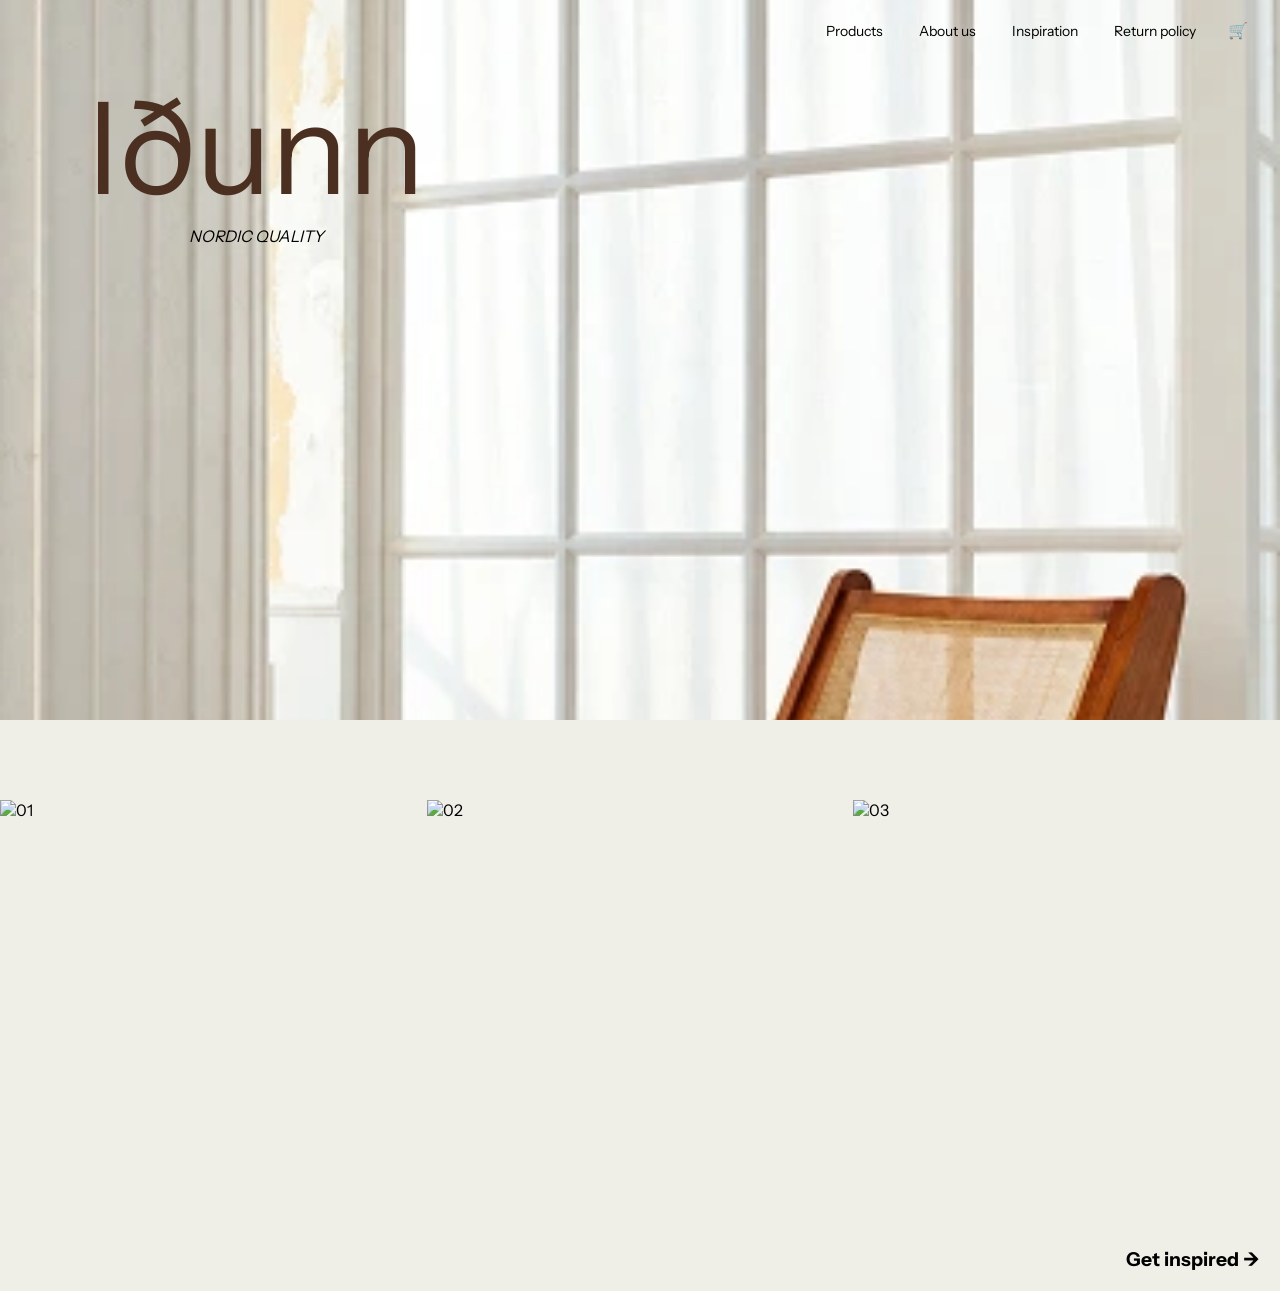
==== index.html @ d8acf450 "styling af main css" ====
<!doctype html>
<html lang="en">
  <head>
    <meta name="robots" content="noindex, nofollow" />
    <meta charset="UTF-8" />
    <meta name="viewport" content="width=device-width, initial-scale=1.0" />
    <title>Forside</title>
    <link rel="icon" type="image/x-icon" href="" />
    <link rel="stylesheet" href="./css/main.css" />
    <link rel="stylesheet" href="./css/index.css" />
  </head>
  <body>
    <header>
        <nav>
        <ul class="menu">
          <li><a href="produktliste.html">Products</a></li>
          <li><a href="omos.html">About us</a></li>
          <li><a href="inspiration.html">Inspiration</a></li>
          <li><a href="support.html">Return policy</a></li>
        </ul>
        <button class="burger">
          <span class="line"></span>
          <span class="line"></span>
          <span class="line"></span>
        </button>
      </nav>
      <a class="kurv" href="#">🛒</a>
    </header>
    <main>
      <section class="hero">
        <img class="forside-img" src="img/forsideimg.webp" alt="AI-genereret billede af en stol" />

        <div class="hero-logo">
          <h1>Iðunn</h1>
          <p>Nordic Quality</p>
        </div>

        <section id="catlistContainer"></section>
      </section>

      <section class="inspiration">
        <div class="insp-forside">
          <img src="" alt="01" />
          <img src="" alt="02" />
          <img src="" alt="03" />
        </div>

        <a href="inspiration.html">Get inspired →</a>
      </section>
    </main>
    <footer></footer>
    <script src="burgermenu.js"></script>
    <script src="index.js"></script>
  </body>
</html>
---- css/main.css ----
/* ========================================
   FONTE
======================================== */

@font-face {
  font-family: instrumentsans;
  src: url("../Fonts/InstrumentSans-VariableFont_wdth,wght.woff2");
}

@font-face {
  font-family: inter;
  src: url("../Fonts/Inter-VariableFont_opsz_wght.woff");
}

/* ========================================
   GENERELT
======================================== */

* {
  box-sizing: border-box;
  margin: 0;
  font-family: instrumentsans, sans-serif;
}

:root {
  --background-color: #ebe5dc;
  --text-color: #000;
  --color-h2: #4b3021;
}

body {
  background-color: var(--background-color);
}

a {
  text-decoration: none;
  color: var(--text-color);
}

nav ul {
  list-style: none;
}

/* ========================================
   HEADER – FÆLLES GRUNDSTRUKTUR
======================================== */

header {
  display: flex;
  align-items: center;
  justify-content: space-between;
  gap: 1rem;
  padding: 20px;
}

header .logo {
  flex: 0 0 auto;
}

header .logo img {
  display: block;
  max-width: 140px;
  height: auto;
}

header nav {
  position: relative;
  display: flex;
  align-items: center;
  margin-left: auto;
}

/* ========================================
   MOBIL – STANDARDVISNING
======================================== */

/* Linklisten er skjult, indtil burgeren aktiveres */
.menu {
  display: none;
  padding: 0;
  margin: 0;
}

/* Burgerknap */
.burger {
  display: block;
  position: relative;
  z-index: 10;
  flex: 0 0 auto;
  width: 30px;
  height: 20px;
  padding: 0;
  margin: 0;
  background: transparent;
  border: 0;
  cursor: pointer;
}

.burger .line {
  display: block;
  width: 100%;
  height: 1px;
  margin-bottom: 5px;
  background-color: black;
  transition: 0.2s linear;
}

/* Burgerens animation */
.burger.active .line:nth-child(1) {
  transform: translateY(6px) rotate(45deg);
}

.burger.active .line:nth-child(2) {
  opacity: 0;
}

.burger.active .line:nth-child(3) {
  transform: translateY(-6px) rotate(-45deg);
}

/* Mobilmenu – åbnes via JavaScript */
nav.active .menu {
  display: block;
  position: absolute;
  top: 40px;
  right: 0;
  width: 200px;
  min-height: 250px;
  padding: 20px;
  background-color: rgba(255, 255, 255, 0.9);
  z-index: 9;
}

nav.active .menu li {
  margin: 20px 0;
  text-align: left;
}

nav.active .menu a {
  font-size: 20px;
  color: #000;
}

/* Generelle knapper */
button {
  background-color: white;
  border: 1px solid black;
  color: var(--text-color);
}

/* ========================================
   DESKTOP – FRA 800 PX
======================================== */

@media (min-width: 800px) {

  /* Headerens elementer fordeles med flex */
  header {
    gap: 2rem;
    padding: 20px 2rem;
  }

  .menu,
  nav.active .menu {
    display: flex;
    flex-direction: row;
    align-items: center;
    gap: 36px;
    position: static;
    width: auto;
    min-height: 0;
    padding: 0;
    margin: 0;
    background: transparent;
  }

  .menu li {
    margin: 0;
  }

  .menu a {
    font-size: 14px;
  }

  /* Burgeren skjules på desktop */
  .burger {
    display: none;
  }

  /* Hovereffekt på menulinks */
  .menu a {
    position: relative;
  }

  .menu a::after {
    content: "";
    position: absolute;
    bottom: -4px;
    left: 0;
    right: 0;
    height: 1px;
    background: var(--color-h2);
    transform: scaleX(0);
    transition: transform 0.25s ease;
  }

  .menu a:hover {
    color: var(--color-h2);
  }

  .menu a:hover::after {
    transform: scaleX(1);
  }
}
---- css/index.css ----
/* Generelt */
body {
  margin: 0;
  background-color: #efeee7;
}

header {
    position: absolute;
    top: 0;
    left: 0;
    width: 100%;
    z-index: 10;
}


/* Hero-sektion */
.hero {
  position: relative;
  height: 75vh;
  min-height: 500px;
  overflow: hidden;
}

.forside-img {
  position: absolute;
  inset: 0;
  width: 100%;
  height: 100%;
  object-fit: cover;
  z-index: 0;
}

/* Logo */
/* .hero-logo {
  position: absolute;
  top: 25%;
  left: 30%;
  z-index: 2;
} */

.hero-logo {
    position: absolute;
    top: 35%;
    left: 50%;
    transform: translate(-50%, -50%);
    z-index: 2;
    text-align: center;
}

.hero-logo h1 {
  font-size: 6rem;
  font-weight: 300;
  margin: 0;
  color: #4b3021;
}

.hero-logo p {
  margin: 0;
  font-style: italic;
  text-transform: uppercase;
  font-size: 0.8rem;
}

/* Kategoriknapper */
#catlistContainer {
  position: absolute;
  bottom: 20px;
  left: 0;
  width: 100%;
  display: flex;
  justify-content: center;
  flex-wrap: wrap;
  gap: 8px;
  padding: 0 8px;
  box-sizing: border-box;
  z-index: 2;
}

#catlistContainer a {
  background-color: white;
  border: 1px solid #222;
  color: #111;
  padding: 10px;
  text-decoration: none;
  text-align: center;
  font-size: 0.75rem;
}

/* Inspirationssektion */
.inspiration {
  background-color: #efeee7;
  padding-top: 40px;
  min-height: 200px;
}

.insp-forside {
  display: grid;
  grid-template-columns: repeat(3, minmax(0, 1fr));
}

.insp-forside img {
  display: block;
  width: 100%;
  aspect-ratio: 3 / 4;
  object-fit: cover;
}

.inspiration > a {
  display: block;
  text-align: right;
  padding: 20px 12px;
  font-size: 1rem;
  font-weight: bold;
  color: #000;
  text-decoration: none;
}

/* Tablet og desktop */
@media (min-width: 768px) {
    main {
        max-width: none;
        margin: 0;
    }

  .hero {
    height: 80vh;
    min-height: 600px;
  }

  .hero-logo {
    top: 22%;
    left: 20%;
  }

  .hero-logo h1 {
    font-size: clamp(6rem, 10vw, 9rem);
  }

  .hero-logo p {
    font-size: 1rem;
  }

  #catlistContainer {
    bottom: 30px;
    gap: 20px;
  }

  #catlistContainer a {
    padding: 14px 20px;
    font-size: 0.9rem;
  }

  .inspiration {
    padding-top: 80px;
    min-height: 300px;
  }

  .insp-forside img {
    aspect-ratio: 1 / 1;
  }

  .inspiration > a {
    font-size: 1.2rem;
    padding: 20px;
  }
}
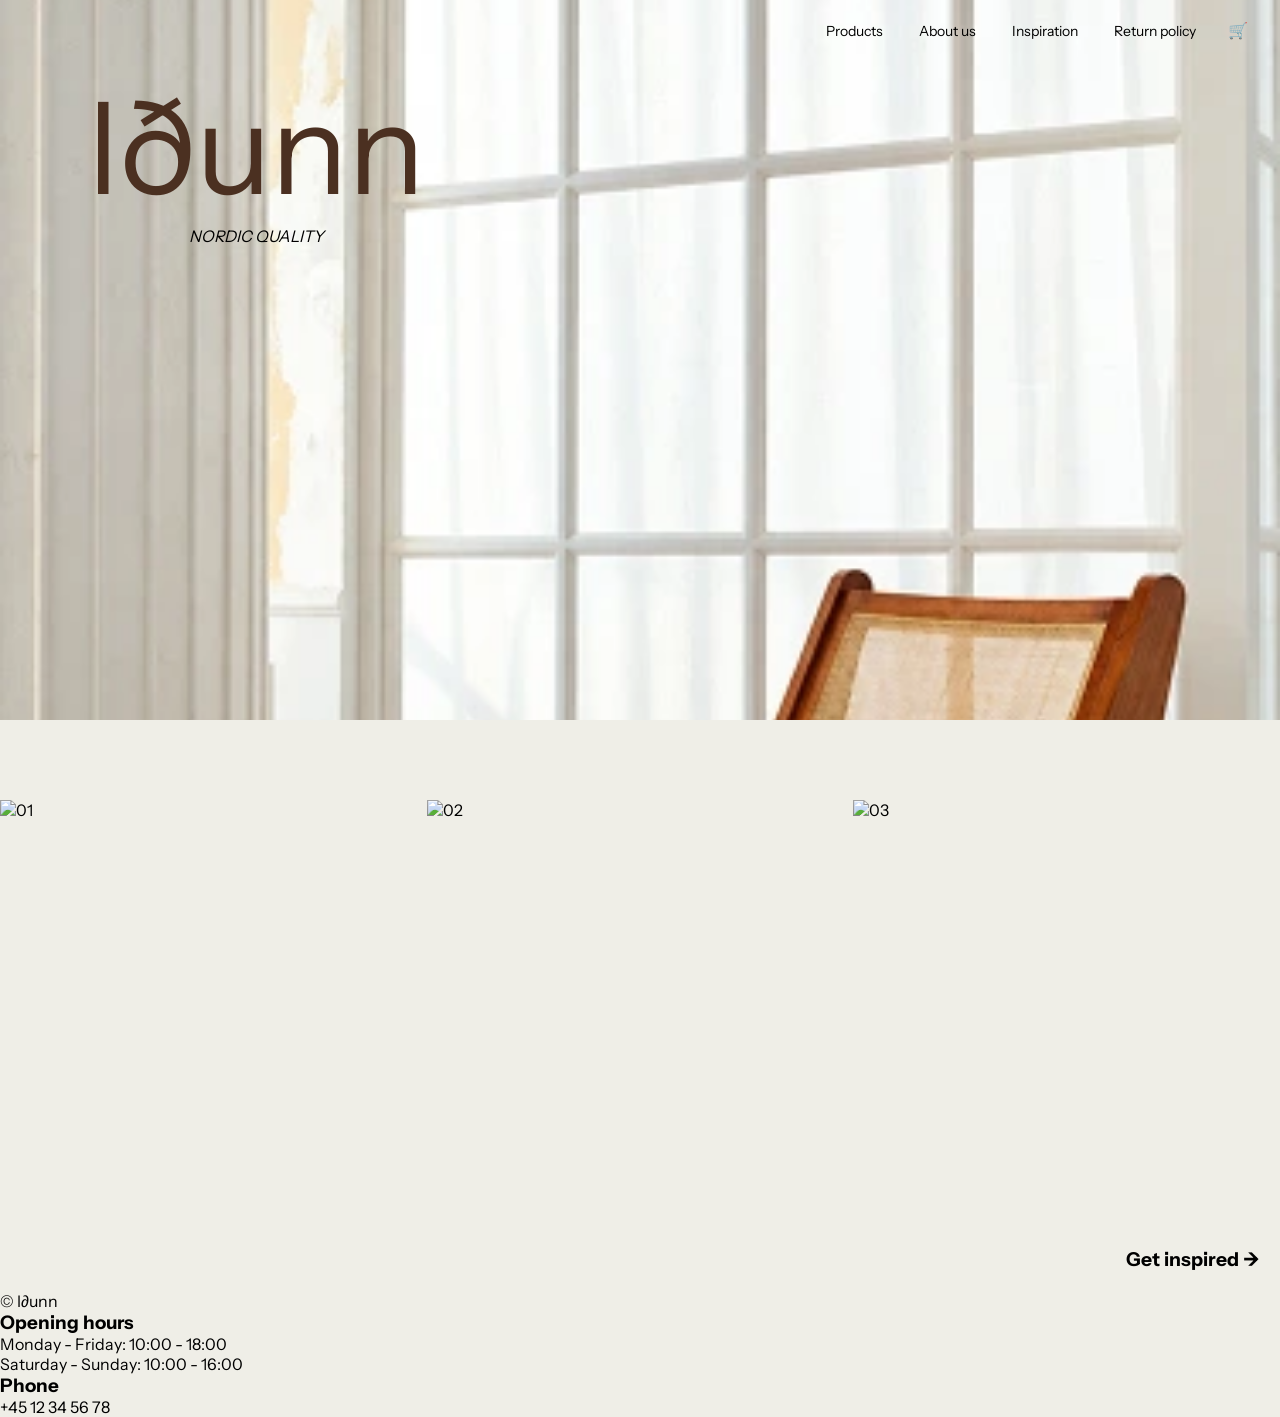
==== commit 3f0fd452: "Tilføjet footer" ====
--- a/index.html
+++ b/index.html
@@ -48,7 +48,20 @@
         <a href="inspiration.html">Get inspired →</a>
       </section>
     </main>
-    <footer></footer>
+    <footer>
+        <p>© I∂unn</p>
+
+  <div>
+    <h3>Opening hours</h3>
+    <p>Monday - Friday: 10:00 - 18:00</p>
+    <p>Saturday - Sunday: 10:00 - 16:00</p>
+  </div>
+
+  <div>
+    <h3>Phone</h3>
+    <p>+45 12 34 56 78</p>
+  </div>
+    </footer>
     <script src="burgermenu.js"></script>
     <script src="index.js"></script>
   </body>
--- a/css/main.css
+++ b/css/main.css
@@ -1,8 +1,3 @@
-
-/* ========================================
-   FONTE
-======================================== */
-
 @font-face {
   font-family: instrumentsans;
   src: url("../Fonts/InstrumentSans-VariableFont_wdth,wght.woff2");
@@ -31,6 +26,14 @@
 
 body {
   background-color: var(--background-color);
+    min-height: 100vh;
+  display: flex;
+  flex-direction: column;
+}
+
+main{
+  margin-left: 5%;
+  margin-right: 5%;
 }
 
 a {
@@ -42,9 +45,7 @@
   list-style: none;
 }
 
-/* ========================================
-   HEADER – FÆLLES GRUNDSTRUKTUR
-======================================== */
+/* HEADER*/
 
 header {
   display: flex;
@@ -71,9 +72,27 @@
   margin-left: auto;
 }
 
-/* ========================================
-   MOBIL – STANDARDVISNING
-======================================== */
+footer{
+  footer {
+  display: flex;
+  justify-content: space-between;
+  align-items: center;
+  padding: 2rem 5%;
+  margin-top: 4rem;
+  border-top: 1px solid #ddd;
+  background-color: #f5f5f5;
+   margin-top: auto;
+}
+
+footer h3 {
+  margin-bottom: 0.5rem;
+}
+
+footer p {
+  margin: 0.25rem 0;
+}
+}
+/* MOBILEFIRST*/
 
 /* Linklisten er skjult, indtil burgeren aktiveres */
 .menu {
@@ -106,7 +125,7 @@
   transition: 0.2s linear;
 }
 
-/* Burgerens animation */
+/* Burgerens animation (hver af de tre streger) */
 .burger.active .line:nth-child(1) {
   transform: translateY(6px) rotate(45deg);
 }
@@ -149,9 +168,16 @@
   color: var(--text-color);
 }
 
-/* ========================================
-   DESKTOP – FRA 800 PX
-======================================== */
+/* MANGLER */
+
+/* .tilbageknap{
+}
+
+.filterknap{}
+
+evt sorteringsknap  */
+
+/* DESKTOP */
 
 @media (min-width: 800px) {
 
--- a/css/index.css
+++ b/css/index.css
@@ -3,6 +3,10 @@
 body {
   margin: 0;
   background-color: #efeee7;
+}
+
+main{
+  margin: 0;
 }
 
 header {
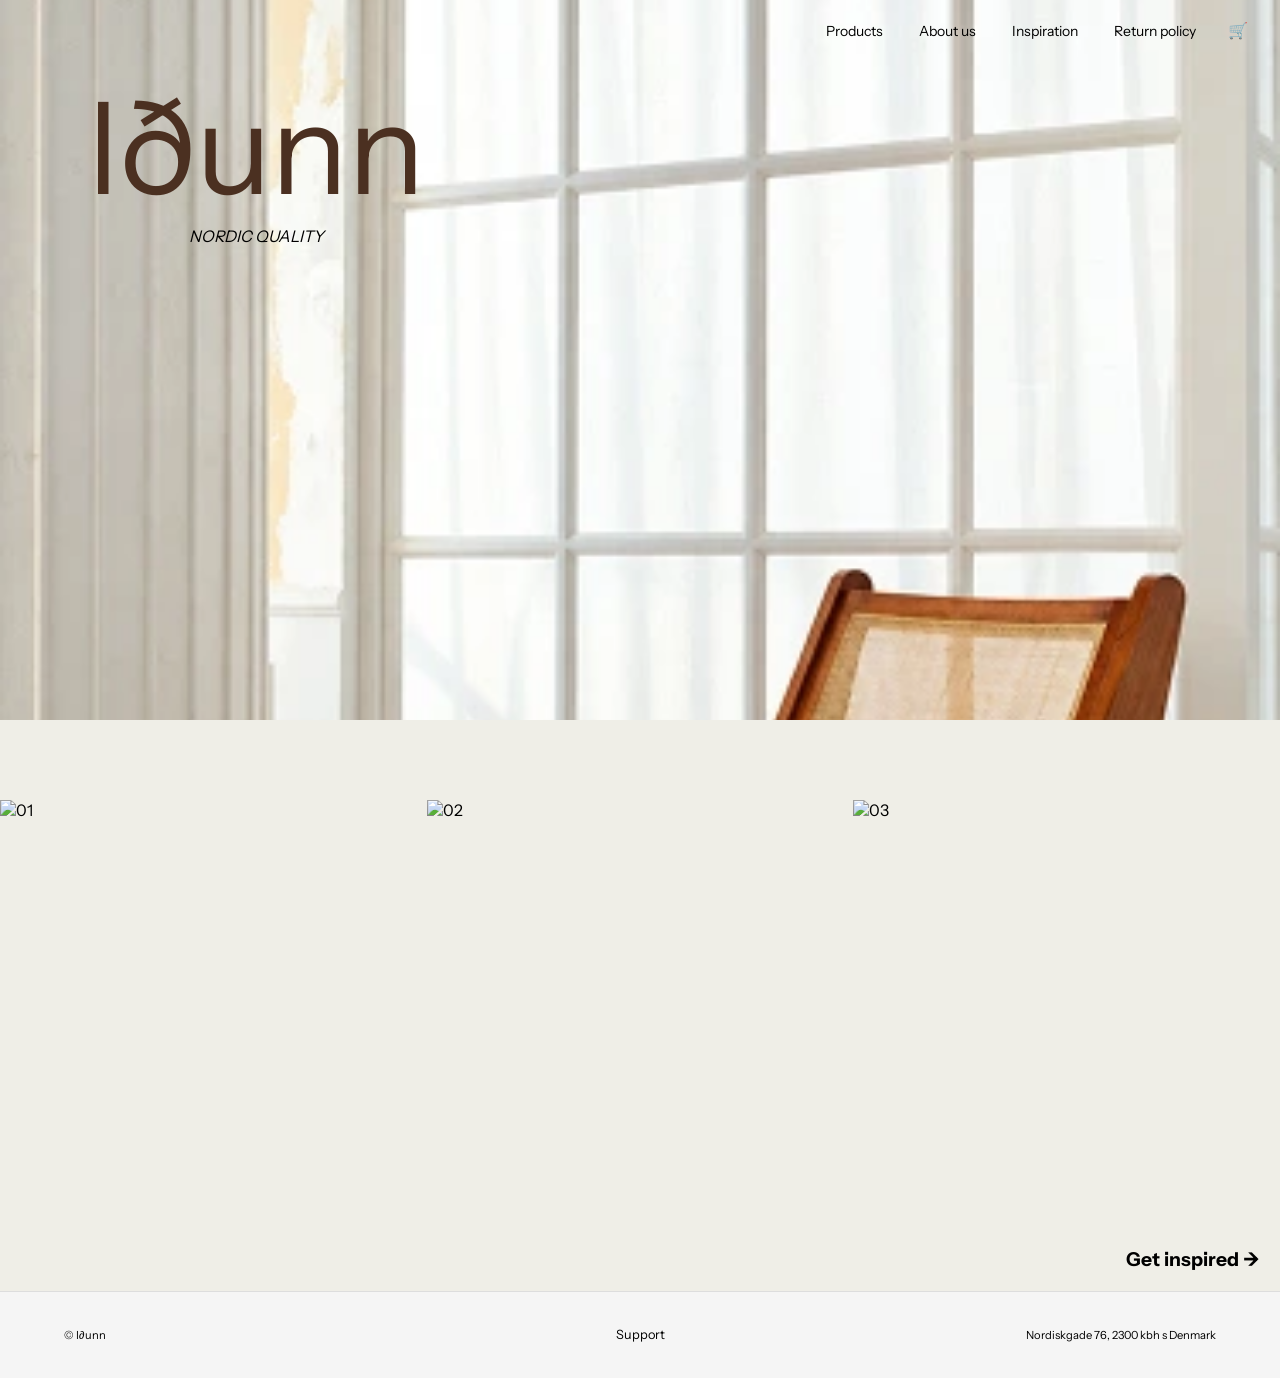
==== commit b186f6ff: "Tilføjet og designet footer på all pages" ====
--- a/index.html
+++ b/index.html
@@ -52,14 +52,11 @@
         <p>© I∂unn</p>
 
   <div>
-    <h3>Opening hours</h3>
-    <p>Monday - Friday: 10:00 - 18:00</p>
-    <p>Saturday - Sunday: 10:00 - 16:00</p>
+    <a href="support.html">Support</a>
   </div>
 
   <div>
-    <h3>Phone</h3>
-    <p>+45 12 34 56 78</p>
+   <p>Nordiskgade 76, 2300 kbh s Denmark</p>
   </div>
     </footer>
     <script src="burgermenu.js"></script>
--- a/css/main.css
+++ b/css/main.css
@@ -72,25 +72,25 @@
   margin-left: auto;
 }
 
-footer{
-  footer {
-  display: flex;
-  justify-content: space-between;
+footer {
+  display: flex;
+ justify-content: center;
+gap: 8rem;
   align-items: center;
   padding: 2rem 5%;
-  margin-top: 4rem;
+  margin-top: auto;
   border-top: 1px solid #ddd;
   background-color: #f5f5f5;
-   margin-top: auto;
-}
-
-footer h3 {
-  margin-bottom: 0.5rem;
-}
+   font-size: 0.8rem
+}
+footer > * {
+  flex: 1;
+}
+
 
 footer p {
   margin: 0.25rem 0;
-}
+  font-size: 0.7rem
 }
 /* MOBILEFIRST*/
 
@@ -185,6 +185,26 @@
   header {
     gap: 2rem;
     padding: 20px 2rem;
+  }
+
+  footer {
+    flex-direction: row;
+    justify-content: space-between;
+    align-items: center;
+    text-align: left;
+    gap: 2rem;
+  }
+
+  footer > * {
+    flex: 1;
+  }
+
+  footer > :nth-child(2) {
+    text-align: center;
+  }
+
+  footer > :last-child {
+    text-align: right;
   }
 
   .menu,
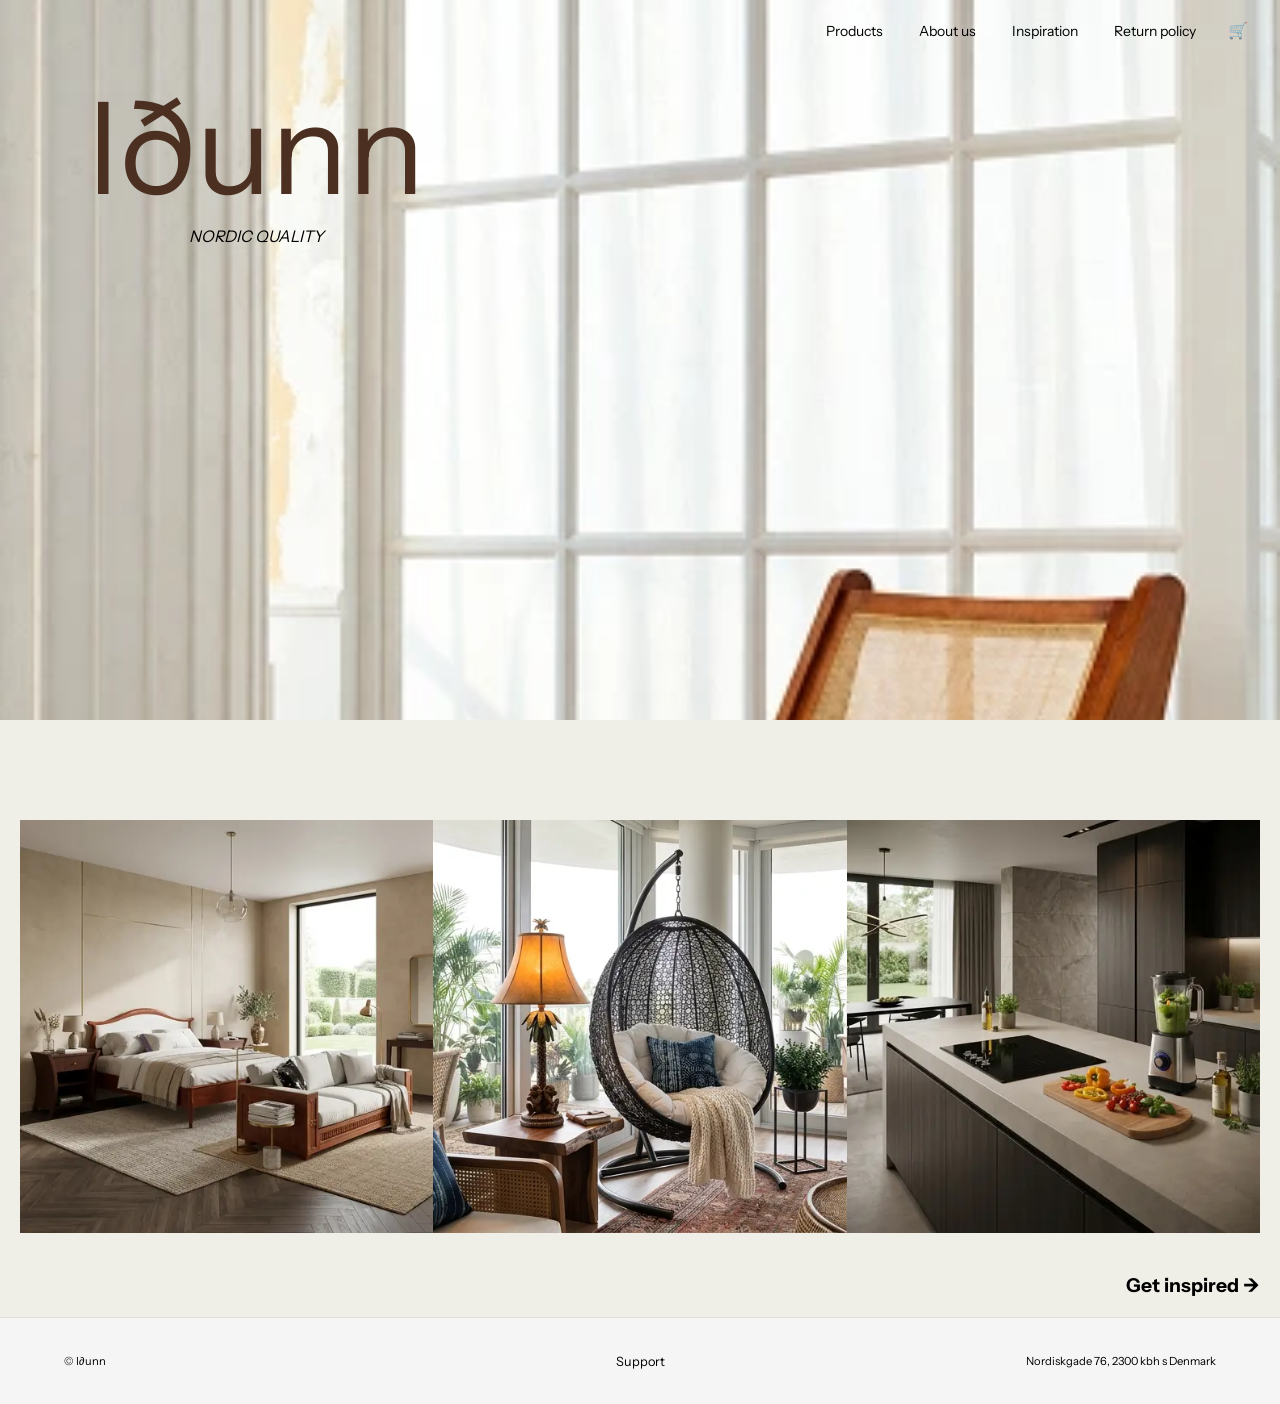
==== commit a178db15: "inspbilleder til index" ====
--- a/index.html
+++ b/index.html
@@ -11,7 +11,7 @@
   </head>
   <body>
     <header>
-        <nav>
+      <nav>
         <ul class="menu">
           <li><a href="produktliste.html">Products</a></li>
           <li><a href="omos.html">About us</a></li>
@@ -39,25 +39,26 @@
       </section>
 
       <section class="inspiration">
-        <div class="insp-forside">
-          <img src="" alt="01" />
-          <img src="" alt="02" />
-          <img src="" alt="03" />
-        </div>
+        <a href="/inspiration.html">
+          <div class="insp-forside">
+            <img class="insp-img" src="./img/furniture.webp" alt="01" />
+            <img class="insp-img" src="./img/homedeco.webp" alt="02" />
+            <img class="insp-img" src="./img/kitchen.webp" alt="03" /></div
+        ></a>
 
         <a href="inspiration.html">Get inspired →</a>
       </section>
     </main>
     <footer>
-        <p>© I∂unn</p>
+      <p>© I∂unn</p>
 
-  <div>
-    <a href="support.html">Support</a>
-  </div>
+      <div>
+        <a href="support.html">Support</a>
+      </div>
 
-  <div>
-   <p>Nordiskgade 76, 2300 kbh s Denmark</p>
-  </div>
+      <div>
+        <p>Nordiskgade 76, 2300 kbh s Denmark</p>
+      </div>
     </footer>
     <script src="burgermenu.js"></script>
     <script src="index.js"></script>
--- a/css/main.css
+++ b/css/main.css
@@ -187,6 +187,7 @@
     padding: 20px 2rem;
   }
 
+  /* footerens elementer fordeles med flex og vi benytter nth-child og last-child for at placere teksten korrekt i dekstopview */
   footer {
     flex-direction: row;
     justify-content: space-between;
--- a/css/index.css
+++ b/css/index.css
@@ -1,22 +1,20 @@
-
 /* Generelt */
 body {
   margin: 0;
   background-color: #efeee7;
 }
 
-main{
+main {
   margin: 0;
 }
 
 header {
-    position: absolute;
-    top: 0;
-    left: 0;
-    width: 100%;
-    z-index: 10;
+  position: absolute;
+  top: 0;
+  left: 0;
+  width: 100%;
+  z-index: 10;
 }
-
 
 /* Hero-sektion */
 .hero {
@@ -44,12 +42,12 @@
 } */
 
 .hero-logo {
-    position: absolute;
-    top: 35%;
-    left: 50%;
-    transform: translate(-50%, -50%);
-    z-index: 2;
-    text-align: center;
+  position: absolute;
+  top: 35%;
+  left: 50%;
+  transform: translate(-50%, -50%);
+  z-index: 2;
+  text-align: center;
 }
 
 .hero-logo h1 {
@@ -119,13 +117,22 @@
   color: #000;
   text-decoration: none;
 }
+.inspiration > a:hover {
+  text-decoration: underline;
+  color: #301e10;
+}
+.insp-img:hover {
+  /* transform: scale(1.05);
+  transition: transform 0.3s ease; */
+  filter: brightness(0.8);
+}
 
 /* Tablet og desktop */
 @media (min-width: 768px) {
-    main {
-        max-width: none;
-        margin: 0;
-    }
+  main {
+    max-width: none;
+    margin: 0;
+  }
 
   .hero {
     height: 80vh;
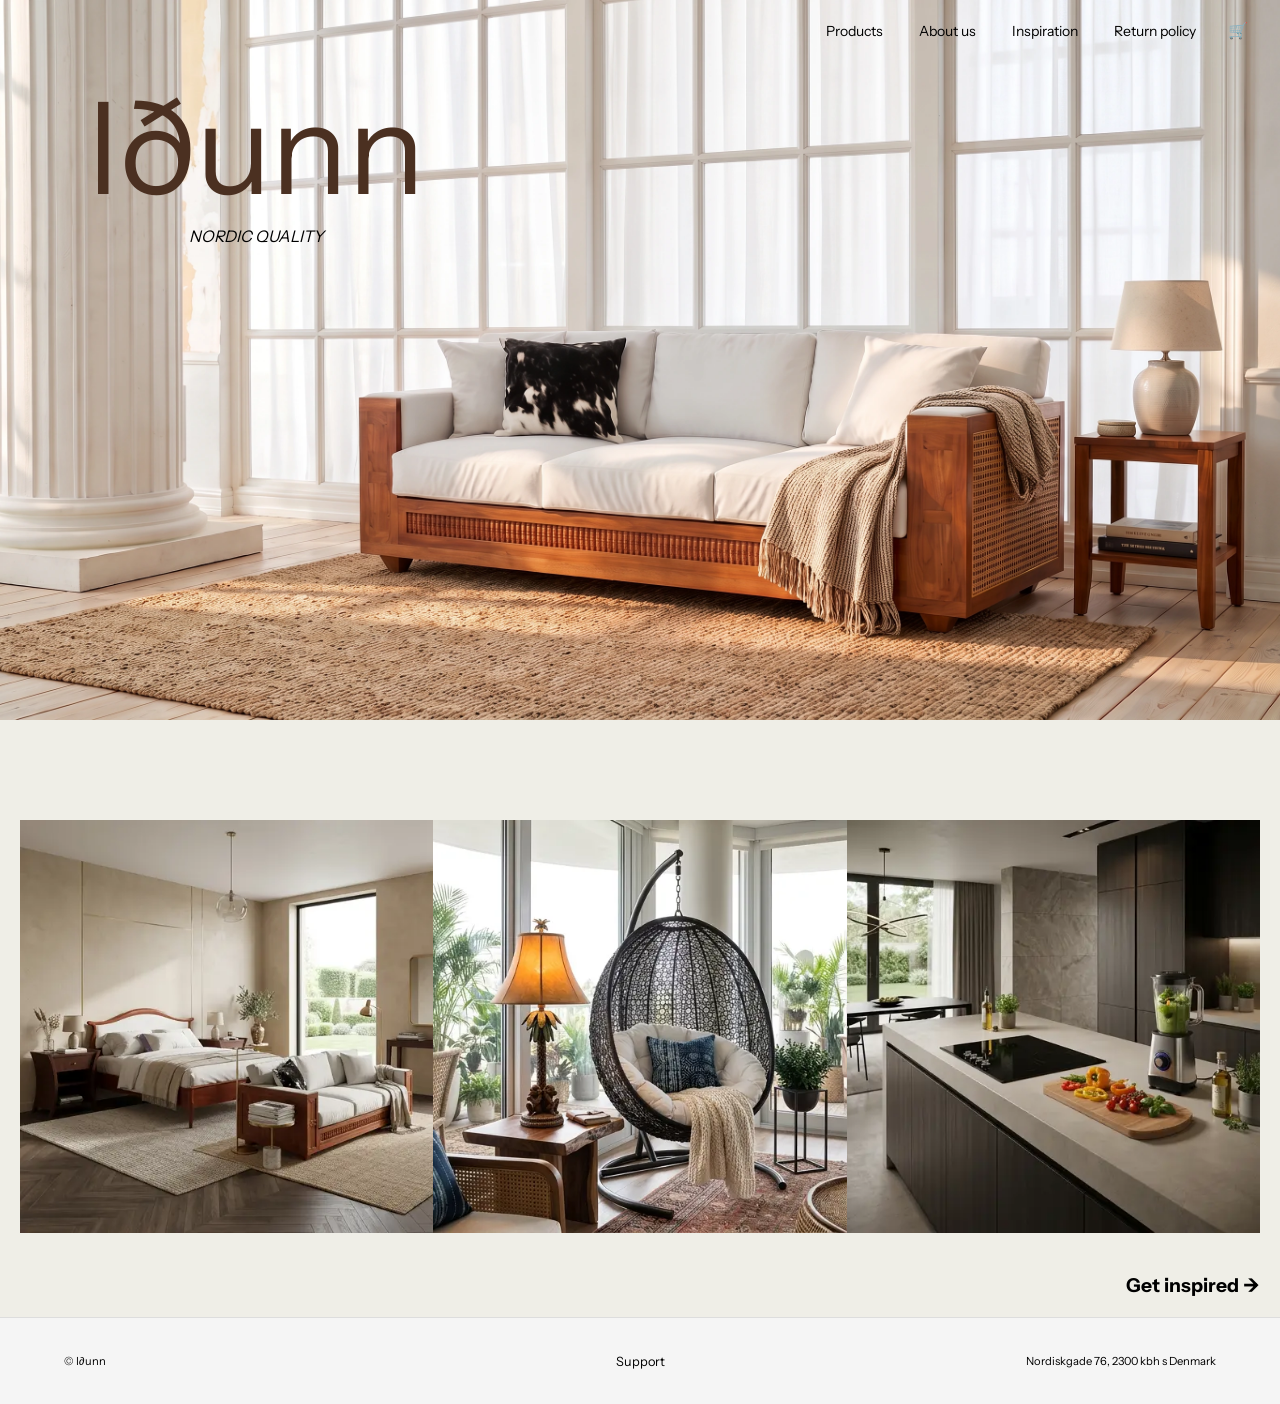
==== commit 5ce2d3ca: "nyt forside billede" ====
--- a/index.html
+++ b/index.html
@@ -5,7 +5,7 @@
     <meta charset="UTF-8" />
     <meta name="viewport" content="width=device-width, initial-scale=1.0" />
     <title>Forside</title>
-    <link rel="icon" type="image/x-icon" href="" />
+    <link rel="icon" type="image/x-icon" href="img/Favicon.webp" />
     <link rel="stylesheet" href="./css/main.css" />
     <link rel="stylesheet" href="./css/index.css" />
   </head>
@@ -28,7 +28,7 @@
     </header>
     <main>
       <section class="hero">
-        <img class="forside-img" src="img/forsideimg.webp" alt="AI-genereret billede af en stol" />
+        <img class="forside-img" src="img/baggrund-index.webp" alt="AI-genereret billede af en stol" />
 
         <div class="hero-logo">
           <h1>Iðunn</h1>
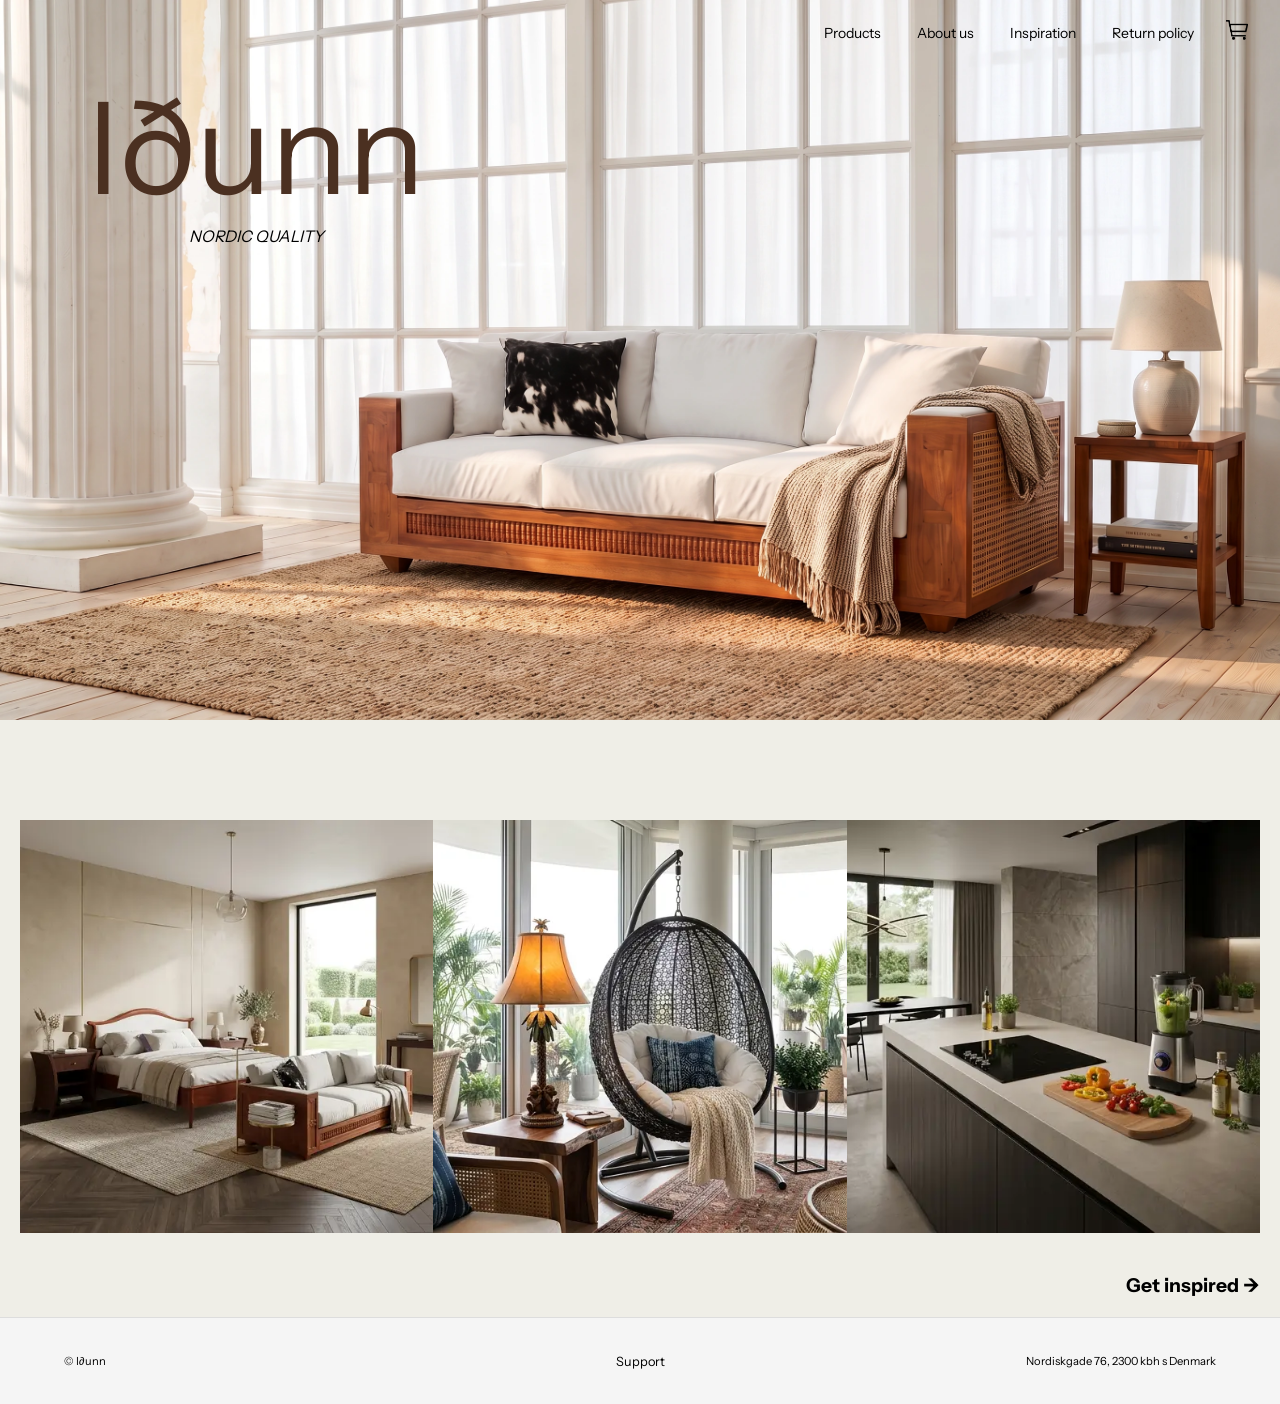
==== commit 389d9293: "added new cart to all pages" ====
--- a/index.html
+++ b/index.html
@@ -24,7 +24,7 @@
           <span class="line"></span>
         </button>
       </nav>
-      <a class="kurv" href="#">🛒</a>
+      <a class="kurv" href="#"> <img class="kurvimg" src="img/Shopping-cart.webp" alt="shopping-cart icon"></a>
     </header>
     <main>
       <section class="hero">
--- a/css/main.css
+++ b/css/main.css
@@ -159,6 +159,10 @@
 nav.active .menu a {
   font-size: 20px;
   color: #000;
+}
+
+.kurvimg{
+  height: 20px;
 }
 
 /* Generelle knapper */
